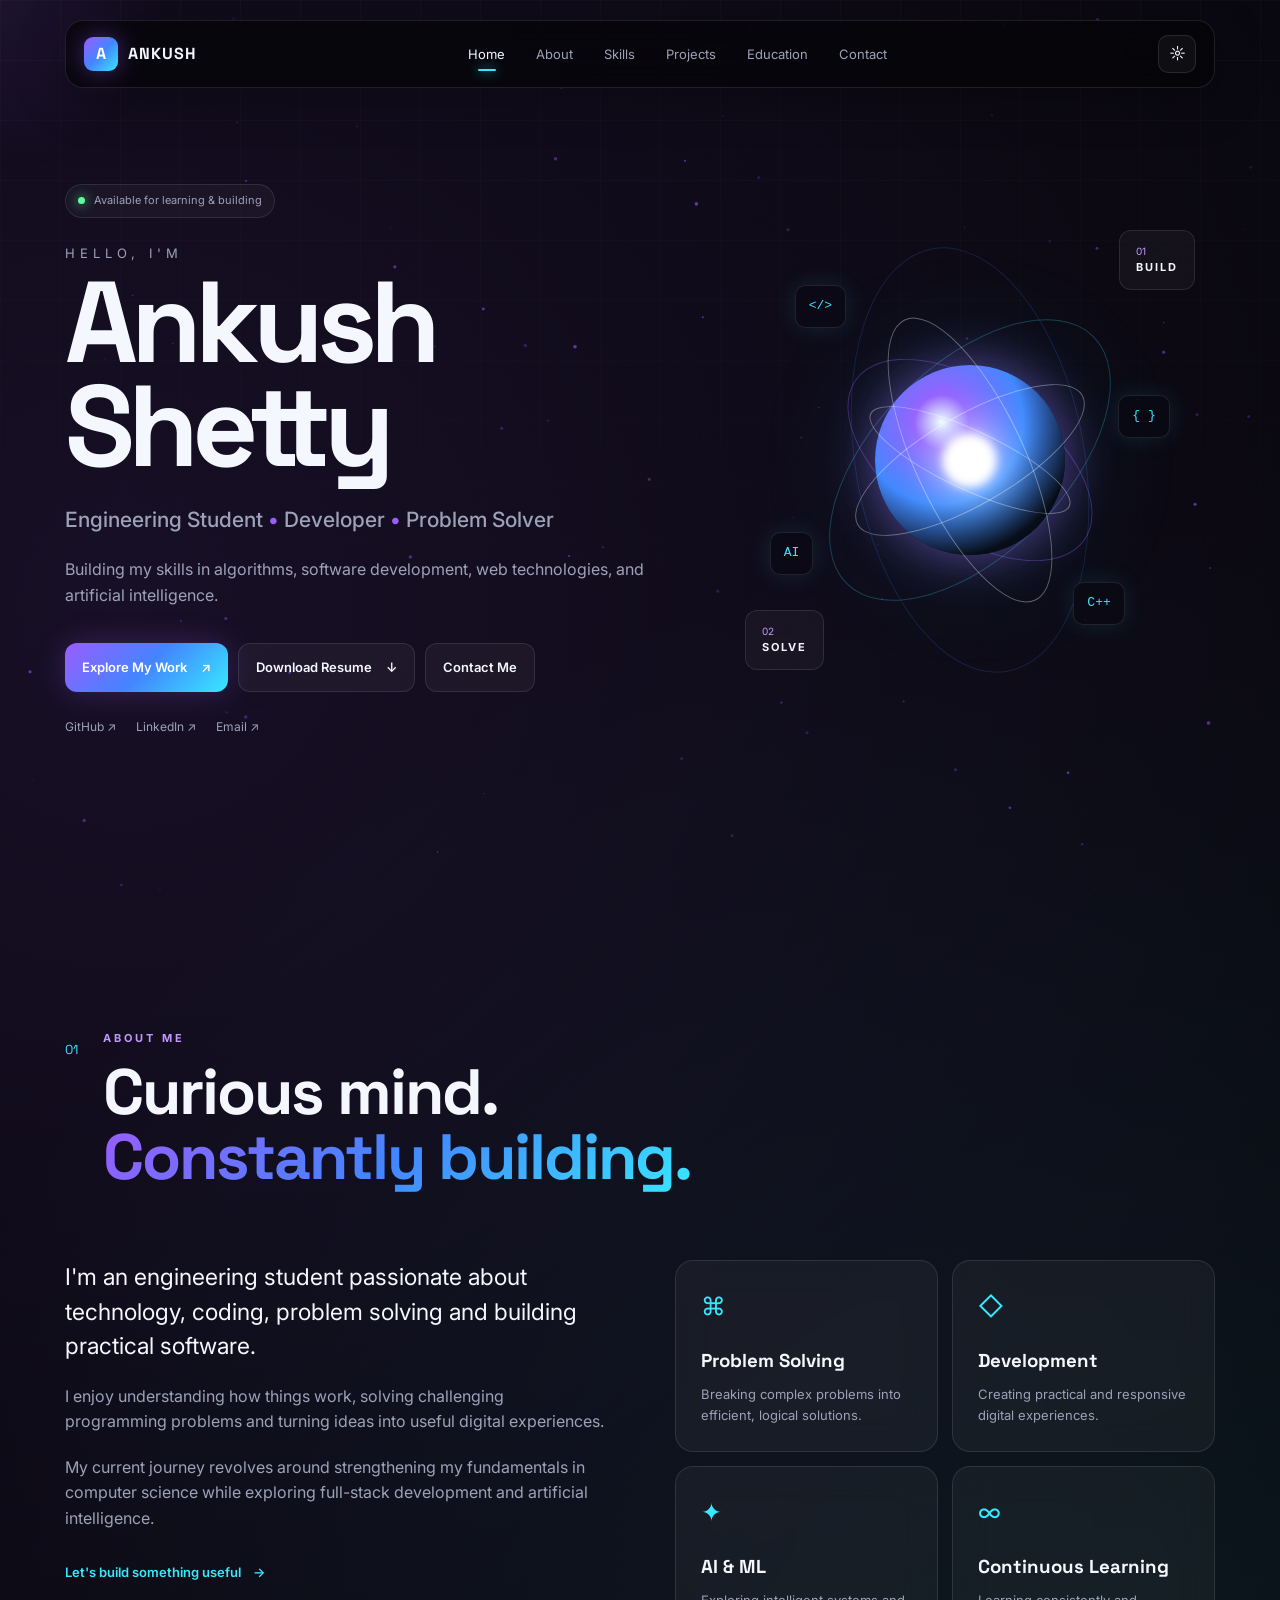
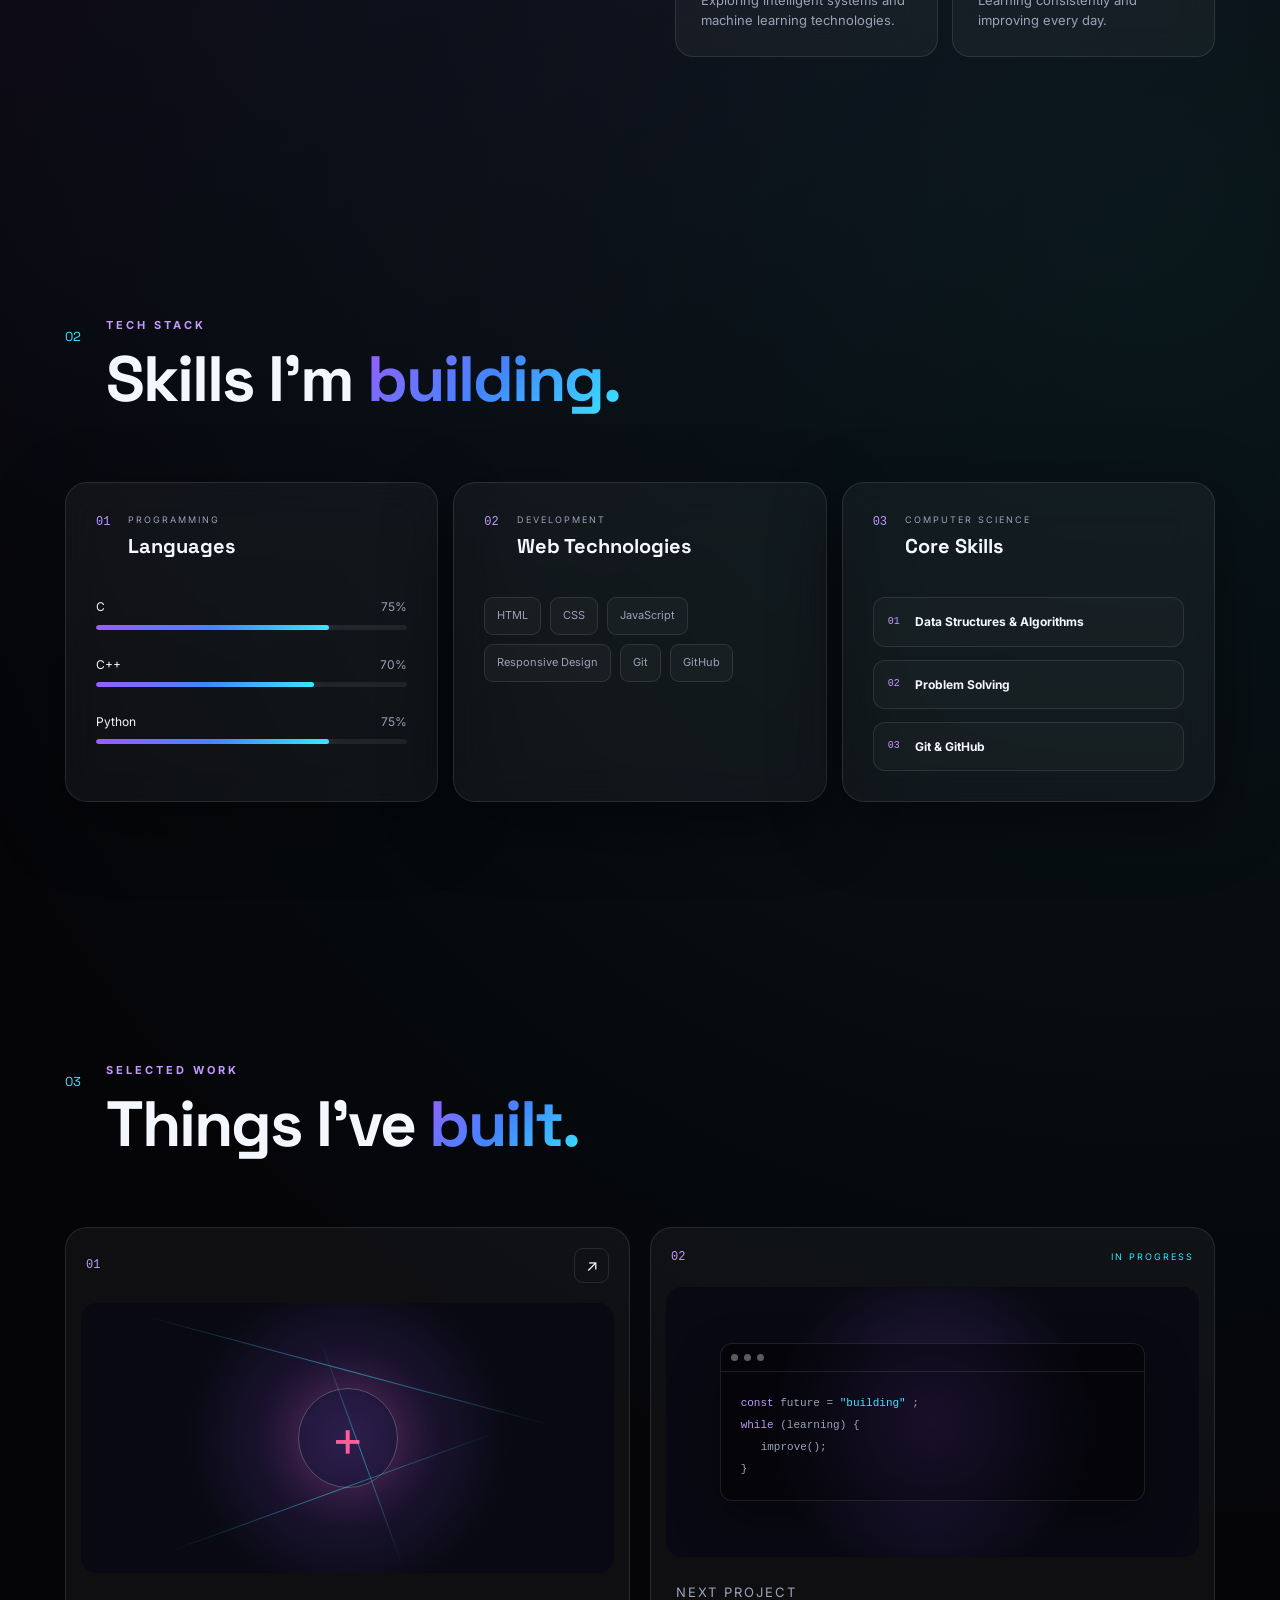
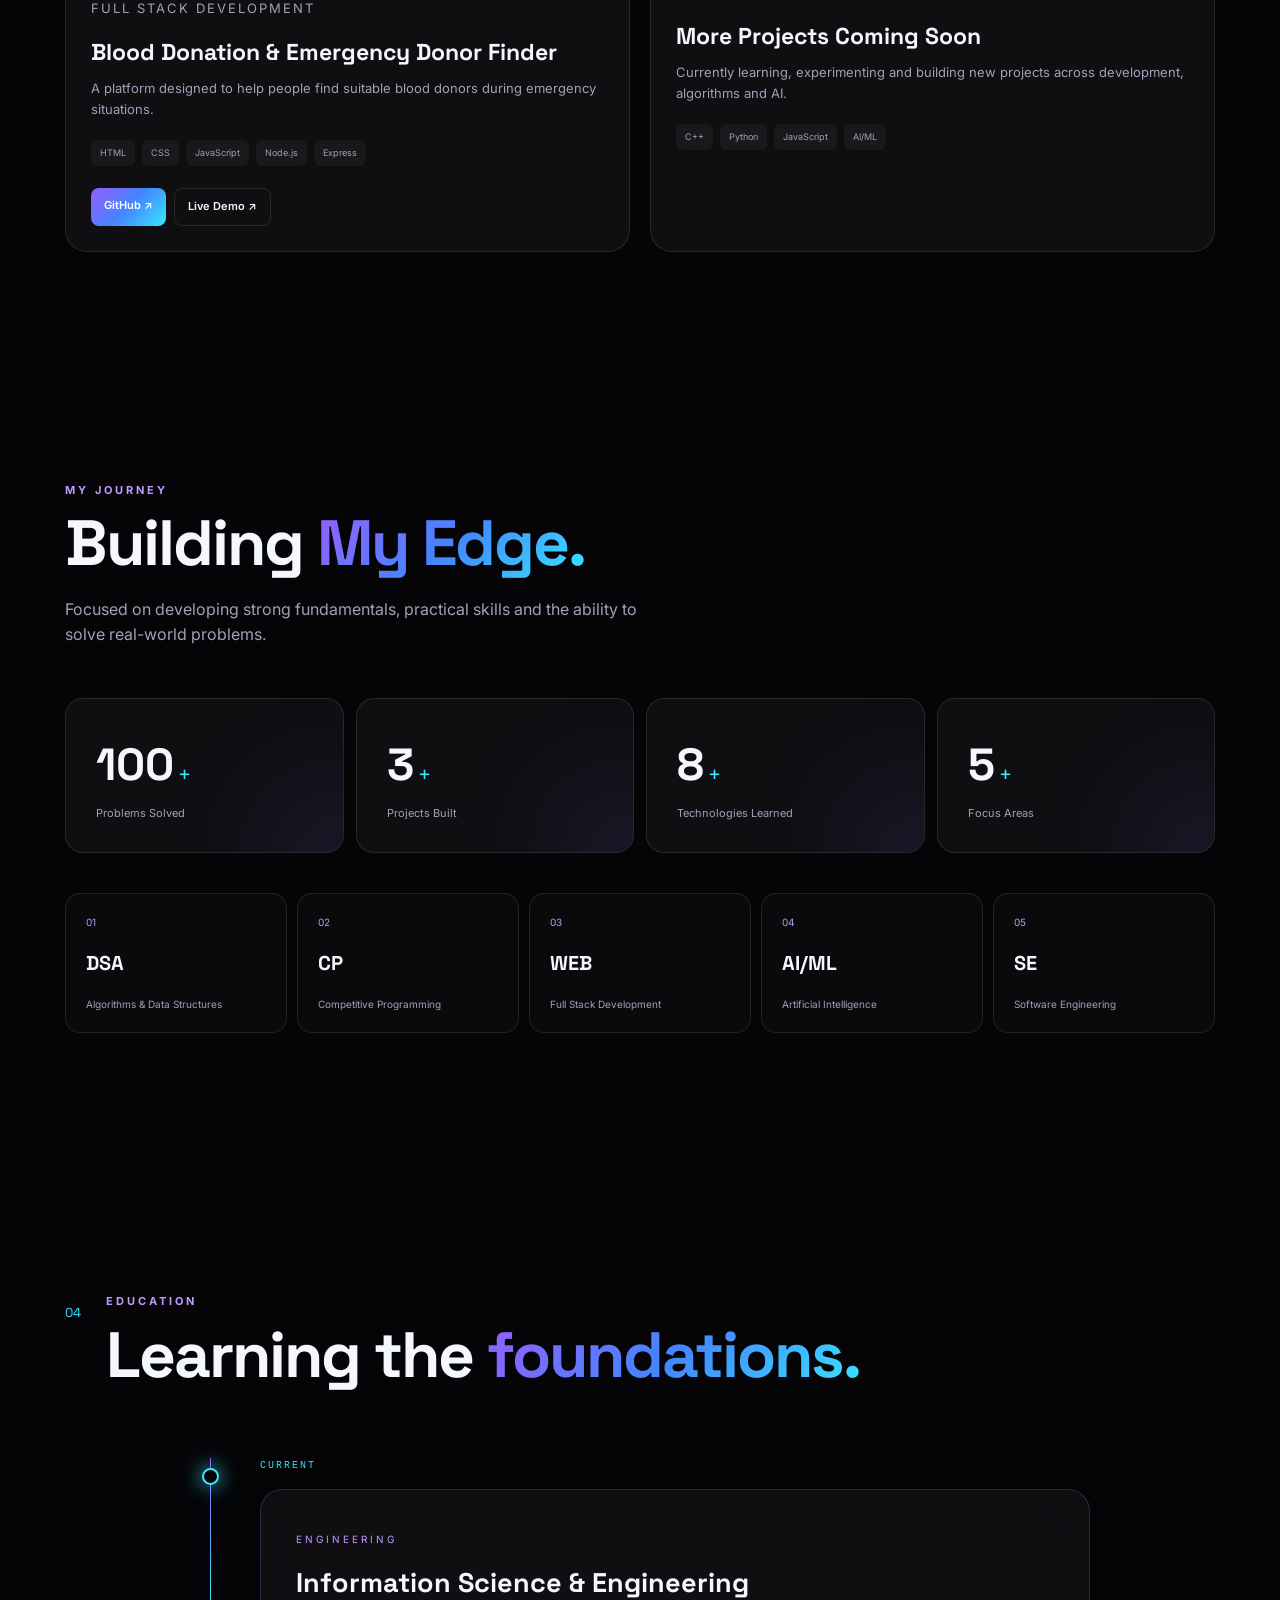
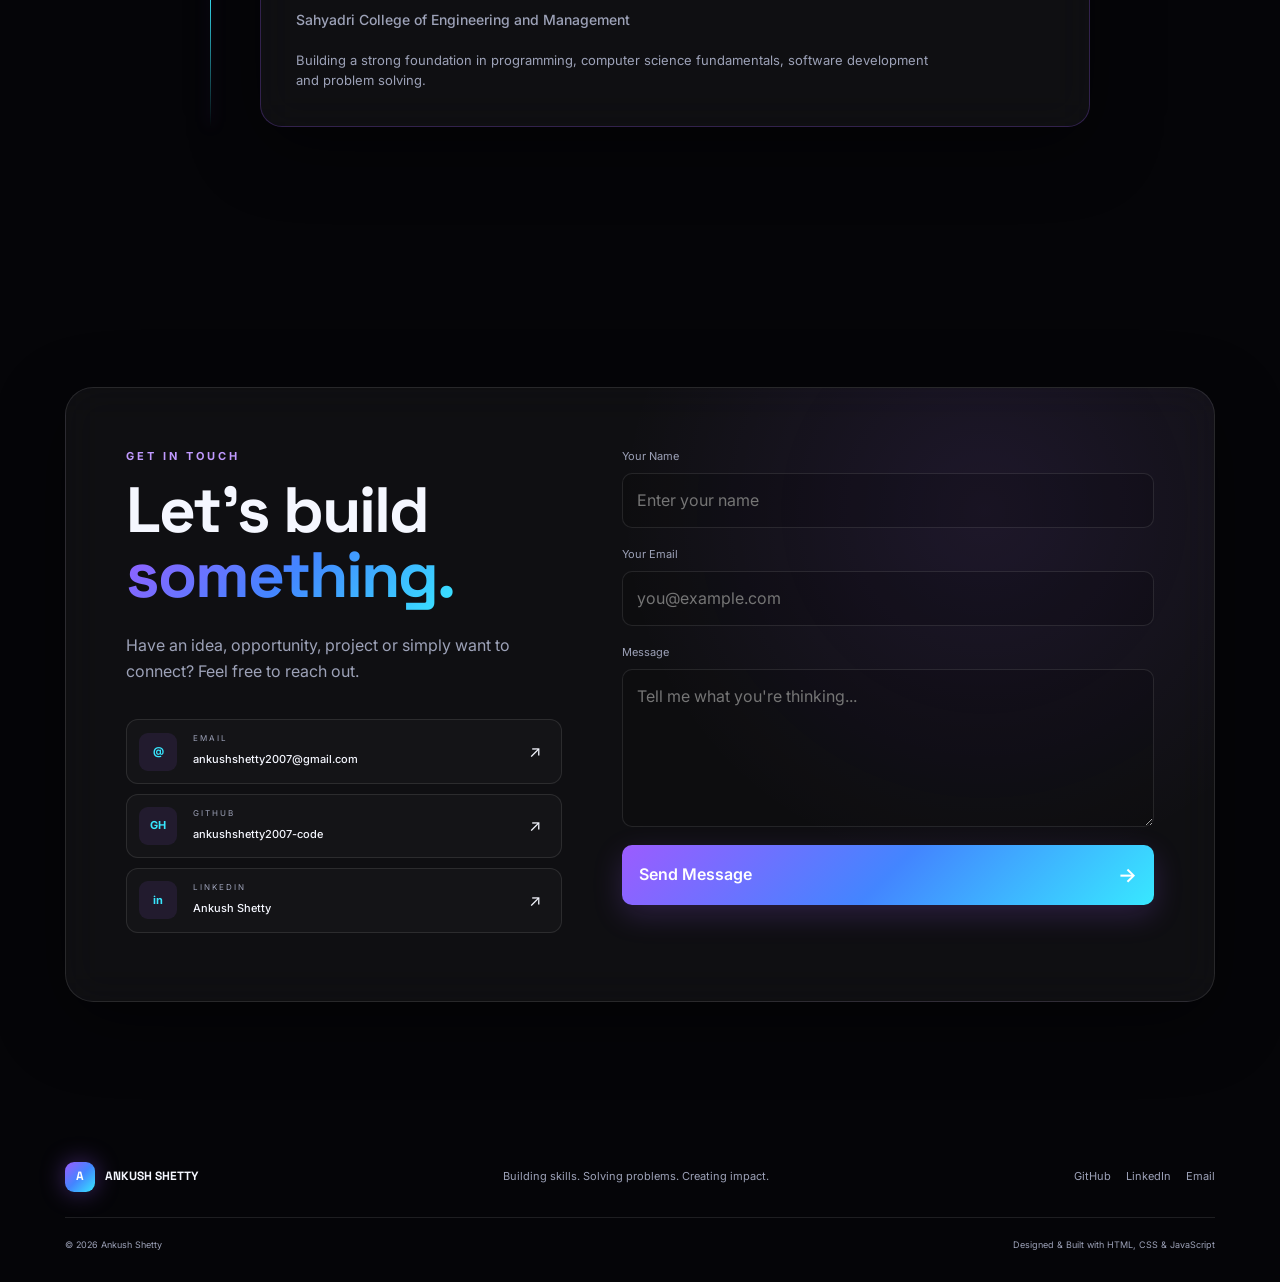
==== DAY 2/index.html @ 2a32f9eb "Portfolio Website" ====
<!DOCTYPE html>
<html lang="en">
<head>
    <meta charset="UTF-8">
    <meta name="viewport" content="width=device-width, initial-scale=1.0">

    <meta name="description"
          content="Ankush Shetty - Engineering Student, Developer and Problem Solver">

    <title>Ankush Shetty | Developer Portfolio</title>

    <link rel="preconnect" href="https://fonts.googleapis.com">
    <link rel="preconnect" href="https://fonts.gstatic.com" crossorigin>

    <link href="https://fonts.googleapis.com/css2?family=Inter:wght@400;500;600;700;800&family=Space+Grotesk:wght@400;500;600;700&display=swap"
          rel="stylesheet">

    <link rel="stylesheet" href="style.css">
</head>

<body>

    <!-- Background -->
    <div class="grid-background"></div>
    <canvas id="particles"></canvas>

    <!-- Cursor glow -->
    <div class="cursor-glow"></div>

    <!-- ================= NAVBAR ================= -->

    <header class="navbar">

        <a href="#home" class="logo">
            <span>A</span>
            <strong>ANKUSH</strong>
        </a>

        <nav class="nav-links" id="navLinks">
            <a href="#home" class="nav-link active">Home</a>
            <a href="#about" class="nav-link">About</a>
            <a href="#skills" class="nav-link">Skills</a>
            <a href="#projects" class="nav-link">Projects</a>
            <a href="#education" class="nav-link">Education</a>
            <a href="#contact" class="nav-link">Contact</a>
        </nav>

        <div class="nav-actions">

            <button class="theme-btn" id="themeBtn" aria-label="Toggle theme">
                ☼
            </button>

            <button class="menu-btn" id="menuBtn" aria-label="Open menu">
                <span></span>
                <span></span>
                <span></span>
            </button>

        </div>

    </header>


    <!-- ================= HERO ================= -->

    <main>

        <section class="hero section" id="home">

            <div class="hero-content reveal">

                <div class="status-pill">
                    <span class="status-dot"></span>
                    Available for learning & building
                </div>

                <p class="hero-small">
                    HELLO, I'M
                </p>

                <h1>
                    Ankush
                    <span>Shetty</span>
                </h1>

                <h2>
                    Engineering Student
                    <span>•</span>
                    Developer
                    <span>•</span>
                    Problem Solver
                </h2>

                <p class="hero-description">
                    Building my skills in algorithms, software development,
                    web technologies, and artificial intelligence.
                </p>

                <div class="hero-buttons">

                    <a href="#projects" class="btn btn-primary">
                        <span>Explore My Work</span>
                        <span>↗</span>
                    </a>

                    <a href="https://drive.google.com/file/d/12csNUqJAVs1GkfTPx9XOkmZGOkB3J48S/view?usp=sharing"
                       class="btn btn-secondary"
                       download>
                        <span>Download Resume</span>
                        <span>↓</span>
                    </a>

                    <a href="#contact" class="btn btn-ghost">
                        Contact Me
                    </a>

                </div>

                <div class="hero-socials">

                    <a href="https://github.com/ankushshetty2007-code"
                       target="_blank"
                       rel="noopener noreferrer">
                        GitHub ↗
                    </a>

                    <a href="https://in.linkedin.com/in/ankush-shetty-556a13384"
                       target="_blank"
                       rel="noopener noreferrer">
                        LinkedIn ↗
                    </a>

                    <a href="mailto:ankushshetty2007@gmail.com">
                        Email ↗
                    </a>

                </div>

            </div>


            <!-- Futuristic Visual -->

            <div class="hero-visual reveal">

                <div class="orbital-system">

                    <div class="orbit orbit-one"></div>
                    <div class="orbit orbit-two"></div>
                    <div class="orbit orbit-three"></div>

                    <div class="energy-orb">

                        <div class="orb-core"></div>

                        <div class="orb-ring ring-one"></div>
                        <div class="orb-ring ring-two"></div>
                        <div class="orb-ring ring-three"></div>

                    </div>

                    <div class="floating-code code-one">
                        &lt;/&gt;
                    </div>

                    <div class="floating-code code-two">
                        { }
                    </div>

                    <div class="floating-code code-three">
                        AI
                    </div>

                    <div class="floating-code code-four">
                        C++
                    </div>

                </div>

                <div class="visual-card visual-card-one">
                    <span>01</span>
                    <p>BUILD</p>
                </div>

                <div class="visual-card visual-card-two">
                    <span>02</span>
                    <p>SOLVE</p>
                </div>

            </div>

        </section>


        <!-- ================= ABOUT ================= -->

        <section class="section about-section" id="about">

            <div class="section-heading reveal">

                <span class="section-number">01</span>

                <div>
                    <p class="eyebrow">ABOUT ME</p>
                    <h2>Curious mind.<br><span>Constantly building.</span></h2>
                </div>

            </div>


            <div class="about-grid">

                <div class="about-text reveal">

                    <p class="large-text">
                        I'm an engineering student passionate about
                        technology, coding, problem solving and building
                        practical software.
                    </p>

                    <p>
                        I enjoy understanding how things work, solving
                        challenging programming problems and turning ideas
                        into useful digital experiences.
                    </p>

                    <p>
                        My current journey revolves around strengthening
                        my fundamentals in computer science while exploring
                        full-stack development and artificial intelligence.
                    </p>

                    <a href="#contact" class="text-link">
                        Let's build something useful
                        <span>→</span>
                    </a>

                </div>


                <div class="about-cards reveal">

                    <div class="glass-card">
                        <span class="card-icon">⌘</span>
                        <h3>Problem Solving</h3>
                        <p>
                            Breaking complex problems into efficient,
                            logical solutions.
                        </p>
                    </div>

                    <div class="glass-card">
                        <span class="card-icon">◇</span>
                        <h3>Development</h3>
                        <p>
                            Creating practical and responsive digital
                            experiences.
                        </p>
                    </div>

                    <div class="glass-card">
                        <span class="card-icon">✦</span>
                        <h3>AI & ML</h3>
                        <p>
                            Exploring intelligent systems and
                            machine learning technologies.
                        </p>
                    </div>

                    <div class="glass-card">
                        <span class="card-icon">∞</span>
                        <h3>Continuous Learning</h3>
                        <p>
                            Learning consistently and improving every day.
                        </p>
                    </div>

                </div>

            </div>

        </section>


        <!-- ================= SKILLS ================= -->

        <section class="section skills-section" id="skills">

            <div class="section-heading reveal">

                <span class="section-number">02</span>

                <div>
                    <p class="eyebrow">TECH STACK</p>
                    <h2>Skills I'm <span>building.</span></h2>
                </div>

            </div>


            <div class="skills-grid">

                <!-- Programming -->

                <div class="skill-panel glass-panel reveal">

                    <div class="skill-panel-header">
                        <span class="skill-number">01</span>

                        <div>
                            <p>PROGRAMMING</p>
                            <h3>Languages</h3>
                        </div>
                    </div>

                    <div class="skill-item">

                        <div class="skill-info">
                            <span>C</span>
                            <span>75%</span>
                        </div>

                        <div class="skill-bar">
                            <span style="width:75%"></span>
                        </div>

                    </div>

                    <div class="skill-item">

                        <div class="skill-info">
                            <span>C++</span>
                            <span>70%</span>
                        </div>

                        <div class="skill-bar">
                            <span style="width:70%"></span>
                        </div>

                    </div>

                    <div class="skill-item">

                        <div class="skill-info">
                            <span>Python</span>
                            <span>75%</span>
                        </div>

                        <div class="skill-bar">
                            <span style="width:75%"></span>
                        </div>

                    </div>

                </div>


                <!-- Development -->

                <div class="skill-panel glass-panel reveal">

                    <div class="skill-panel-header">
                        <span class="skill-number">02</span>

                        <div>
                            <p>DEVELOPMENT</p>
                            <h3>Web Technologies</h3>
                        </div>
                    </div>

                    <div class="tech-cloud">

                        <div class="tech-chip">HTML</div>
                        <div class="tech-chip">CSS</div>
                        <div class="tech-chip">JavaScript</div>
                        <div class="tech-chip">Responsive Design</div>
                        <div class="tech-chip">Git</div>
                        <div class="tech-chip">GitHub</div>

                    </div>

                </div>


                <!-- CS -->

                <div class="skill-panel glass-panel reveal">

                    <div class="skill-panel-header">
                        <span class="skill-number">03</span>

                        <div>
                            <p>COMPUTER SCIENCE</p>
                            <h3>Core Skills</h3>
                        </div>
                    </div>

                    <div class="core-skills">

                        <div class="core-skill">
                            <span>01</span>
                            <strong>Data Structures & Algorithms</strong>
                        </div>

                        <div class="core-skill">
                            <span>02</span>
                            <strong>Problem Solving</strong>
                        </div>

                        <div class="core-skill">
                            <span>03</span>
                            <strong>Git & GitHub</strong>
                        </div>

                    </div>

                </div>

            </div>

        </section>


        <!-- ================= PROJECTS ================= -->

        <section class="section projects-section" id="projects">

            <div class="section-heading reveal">

                <span class="section-number">03</span>

                <div>
                    <p class="eyebrow">SELECTED WORK</p>
                    <h2>Things I've <span>built.</span></h2>
                </div>

            </div>


            <div class="projects-grid">

                <!-- Project -->

                <article class="project-card tilt-card reveal">

                    <div class="project-top">

                        <span class="project-index">01</span>

                        <div class="project-links">

                            <a href="https://github.com/ankushshetty2007-code"
                               target="_blank"
                               rel="noopener noreferrer"
                               aria-label="GitHub">
                                ↗
                            </a>

                        </div>

                    </div>


                    <div class="project-visual blood-project">

                        <div class="blood-symbol">
                            +
                        </div>

                        <div class="data-line line-one"></div>
                        <div class="data-line line-two"></div>
                        <div class="data-line line-three"></div>

                    </div>


                    <div class="project-content">

                        <p class="project-category">
                            FULL STACK DEVELOPMENT
                        </p>

                        <h3>
                            Blood Donation & Emergency Donor Finder
                        </h3>

                        <p>
                            A platform designed to help people find
                            suitable blood donors during emergency
                            situations.
                        </p>

                        <div class="project-tech">

                            <span>HTML</span>
                            <span>CSS</span>
                            <span>JavaScript</span>
                            <span>Node.js</span>
                            <span>Express</span>

                        </div>

                        <div class="project-buttons">

                            <a href="https://github.com/ankushshetty2007-code"
                               target="_blank"
                               rel="noopener noreferrer"
                               class="project-btn">
                                GitHub ↗
                            </a>

                            <a href="#contact"
                               class="project-btn outline">
                                Live Demo ↗
                            </a>

                        </div>

                    </div>

                </article>


                <!-- Placeholder project -->

                <article class="project-card tilt-card reveal">

                    <div class="project-top">

                        <span class="project-index">02</span>

                        <span class="coming-soon">
                            IN PROGRESS
                        </span>

                    </div>


                    <div class="project-visual code-project">

                        <div class="terminal-window">

                            <div class="terminal-header">
                                <span></span>
                                <span></span>
                                <span></span>
                            </div>

                            <div class="terminal-body">

                                <p>
                                    <span class="terminal-purple">const</span>
                                    future =
                                    <span class="terminal-cyan">
                                        "building"
                                    </span>;
                                </p>

                                <p>
                                    <span class="terminal-purple">while</span>
                                    (learning) {
                                </p>

                                <p class="indent">
                                    improve();
                                </p>

                                <p>
                                    }
                                </p>

                            </div>

                        </div>

                    </div>


                    <div class="project-content">

                        <p class="project-category">
                            NEXT PROJECT
                        </p>

                        <h3>
                            More Projects Coming Soon
                        </h3>

                        <p>
                            Currently learning, experimenting and
                            building new projects across development,
                            algorithms and AI.
                        </p>

                        <div class="project-tech">

                            <span>C++</span>
                            <span>Python</span>
                            <span>JavaScript</span>
                            <span>AI/ML</span>

                        </div>

                    </div>

                </article>

            </div>

        </section>


        <!-- ================= BUILDING MY EDGE ================= -->

        <section class="section edge-section" id="journey">

            <div class="edge-header reveal">

                <p class="eyebrow">MY JOURNEY</p>

                <h2>
                    Building
                    <span>My Edge.</span>
                </h2>

                <p>
                    Focused on developing strong fundamentals,
                    practical skills and the ability to solve
                    real-world problems.
                </p>

            </div>


            <div class="stats-grid reveal">

                <div class="stat-card">
                    <span class="stat-number" data-target="100">0</span>
                    <span class="stat-plus">+</span>
                    <p>Problems Solved</p>
                </div>

                <div class="stat-card">
                    <span class="stat-number" data-target="3">0</span>
                    <span class="stat-plus">+</span>
                    <p>Projects Built</p>
                </div>

                <div class="stat-card">
                    <span class="stat-number" data-target="8">0</span>
                    <span class="stat-plus">+</span>
                    <p>Technologies Learned</p>
                </div>

                <div class="stat-card">
                    <span class="stat-number" data-target="5">0</span>
                    <span class="stat-plus">+</span>
                    <p>Focus Areas</p>
                </div>

            </div>


            <div class="focus-grid reveal">

                <div class="focus-item">
                    <span>01</span>
                    <strong>DSA</strong>
                    <small>Algorithms & Data Structures</small>
                </div>

                <div class="focus-item">
                    <span>02</span>
                    <strong>CP</strong>
                    <small>Competitive Programming</small>
                </div>

                <div class="focus-item">
                    <span>03</span>
                    <strong>WEB</strong>
                    <small>Full Stack Development</small>
                </div>

                <div class="focus-item">
                    <span>04</span>
                    <strong>AI/ML</strong>
                    <small>Artificial Intelligence</small>
                </div>

                <div class="focus-item">
                    <span>05</span>
                    <strong>SE</strong>
                    <small>Software Engineering</small>
                </div>

            </div>

        </section>


        <!-- ================= EDUCATION ================= -->

        <section class="section education-section" id="education">

            <div class="section-heading reveal">

                <span class="section-number">04</span>

                <div>
                    <p class="eyebrow">EDUCATION</p>
                    <h2>Learning the <span>foundations.</span></h2>
                </div>

            </div>


            <div class="timeline">

                <div class="timeline-line"></div>

                <div class="timeline-item reveal">

                    <div class="timeline-dot"></div>

                    <div class="timeline-date">
                        CURRENT
                    </div>

                    <div class="timeline-card glass-panel">

                        <span class="education-label">
                            ENGINEERING
                        </span>

                        <h3>
                            Information Science & Engineering
                        </h3>

                        <h4>
                            Sahyadri College of Engineering and Management
                        </h4>

                        <p>
                            Building a strong foundation in programming,
                            computer science fundamentals, software
                            development and problem solving.
                        </p>

                    </div>

                </div>

            </div>

        </section>


        <!-- ================= CONTACT ================= -->

        <section class="section contact-section" id="contact">

            <div class="contact-container reveal">

                <div class="contact-info">

                    <p class="eyebrow">GET IN TOUCH</p>

                    <h2>
                        Let's build
                        <span>something.</span>
                    </h2>

                    <p>
                        Have an idea, opportunity, project or simply
                        want to connect? Feel free to reach out.
                    </p>


                    <div class="contact-links">

                        <a href="mailto:ankushshetty2007@gmail.com">

                            <span class="contact-icon">@</span>

                            <div>
                                <small>EMAIL</small>
                                <strong>
                                    ankushshetty2007@gmail.com
                                </strong>
                            </div>

                            <span>↗</span>

                        </a>


                        <a href="https://github.com/ankushshetty2007-code"
                           target="_blank"
                           rel="noopener noreferrer">

                            <span class="contact-icon">GH</span>

                            <div>
                                <small>GITHUB</small>
                                <strong>
                                    ankushshetty2007-code
                                </strong>
                            </div>

                            <span>↗</span>

                        </a>


                        <a href="https://in.linkedin.com/in/ankush-shetty-556a13384"
                           target="_blank"
                           rel="noopener noreferrer">

                            <span class="contact-icon">in</span>

                            <div>
                                <small>LINKEDIN</small>
                                <strong>
                                    Ankush Shetty
                                </strong>
                            </div>

                            <span>↗</span>

                        </a>

                    </div>

                </div>


                <form class="contact-form" id="contactForm">

                    <div class="form-group">

                        <label for="name">
                            Your Name
                        </label>

                        <input
                            type="text"
                            id="name"
                            placeholder="Enter your name"
                            required
                        >

                    </div>


                    <div class="form-group">

                        <label for="email">
                            Your Email
                        </label>

                        <input
                            type="email"
                            id="email"
                            placeholder="you@example.com"
                            required
                        >

                    </div>


                    <div class="form-group">

                        <label for="message">
                            Message
                        </label>

                        <textarea
                            id="message"
                            rows="5"
                            placeholder="Tell me what you're thinking..."
                            required
                        ></textarea>

                    </div>


                    <button type="submit" class="submit-btn">

                        <span>Send Message</span>

                        <span class="submit-arrow">
                            →
                        </span>

                    </button>

                    <p id="formMessage" class="form-message"></p>

                </form>

            </div>

        </section>

    </main>


    <!-- ================= FOOTER ================= -->

    <footer>

        <div class="footer-inner">

            <div class="footer-logo">
                <span>A</span>
                ANKUSH SHETTY
            </div>

            <p>
                Building skills. Solving problems. Creating impact.
            </p>

            <div class="footer-socials">

                <a href="https://github.com/ankushshetty2007-code"
                   target="_blank"
                   rel="noopener noreferrer">
                    GitHub
                </a>

                <a href="https://in.linkedin.com/in/ankush-shetty-556a13384"
                   target="_blank"
                   rel="noopener noreferrer">
                    LinkedIn
                </a>

                <a href="mailto:ankushshetty2007@gmail.com">
                    Email
                </a>

            </div>

        </div>

        <div class="footer-bottom">

            <span>
                © 2026 Ankush Shetty
            </span>

            <span>
                Designed & Built with HTML, CSS & JavaScript
            </span>

        </div>

    </footer>


    <script src="script.js"></script>

</body>
</html>
---- DAY 2/style.css ----
/* =====================================================
   ANKUSH SHETTY PORTFOLIO
   Futuristic / Neon / Glassmorphism
===================================================== */

:root {

    --bg: #050508;
    --bg-soft: #090a12;

    --text: #f5f7ff;
    --text-soft: #9da2b8;

    --purple: #9b5cff;
    --purple-light: #c09aff;

    --cyan: #38e8ff;
    --blue: #4385ff;

    --border: rgba(255,255,255,0.10);
    --glass: rgba(255,255,255,0.045);

    --shadow:
        0 20px 70px rgba(0,0,0,0.45);

    --gradient:
        linear-gradient(
            135deg,
            #9b5cff,
            #4385ff,
            #38e8ff
        );

    --radius: 22px;
}


/* =====================================================
   RESET
===================================================== */

* {
    margin: 0;
    padding: 0;
    box-sizing: border-box;
}

html {
    scroll-behavior: smooth;
}

body {

    font-family: "Inter", sans-serif;

    background:
        radial-gradient(
            circle at 10% 10%,
            rgba(155,92,255,0.12),
            transparent 30%
        ),
        radial-gradient(
            circle at 90% 30%,
            rgba(56,232,255,0.08),
            transparent 30%
        ),
        var(--bg);

    color: var(--text);

    overflow-x: hidden;

    line-height: 1.6;
}

body.light {

    --bg: #eef1f8;
    --bg-soft: #ffffff;

    --text: #10131d;
    --text-soft: #5c6274;

    --border: rgba(0,0,0,0.10);
    --glass: rgba(255,255,255,0.65);

    background:
        radial-gradient(
            circle at 10% 10%,
            rgba(155,92,255,0.15),
            transparent 30%
        ),
        #eef1f8;
}

a {
    color: inherit;
    text-decoration: none;
}

button,
input,
textarea {
    font: inherit;
}

button {
    cursor: pointer;
}


/* =====================================================
   BACKGROUND
===================================================== */

.grid-background {

    position: fixed;

    inset: 0;

    z-index: -3;

    pointer-events: none;

    background-image:

        linear-gradient(
            rgba(255,255,255,0.025) 1px,
            transparent 1px
        ),

        linear-gradient(
            90deg,
            rgba(255,255,255,0.025) 1px,
            transparent 1px
        );

    background-size: 60px 60px;

    mask-image:
        linear-gradient(
            to bottom,
            black,
            transparent 85%
        );
}

#particles {

    position: fixed;

    inset: 0;

    z-index: -2;

    pointer-events: none;
}

.cursor-glow {

    position: fixed;

    width: 350px;
    height: 350px;

    border-radius: 50%;

    pointer-events: none;

    background:
        radial-gradient(
            circle,
            rgba(155,92,255,0.09),
            transparent 70%
        );

    transform: translate(-50%, -50%);

    z-index: -1;
}


/* =====================================================
   NAVBAR
===================================================== */

.navbar {

    position: fixed;

    top: 20px;
    left: 50%;

    transform: translateX(-50%);

    width: min(1150px, calc(100% - 40px));

    display: flex;

    align-items: center;
    justify-content: space-between;

    padding: 14px 18px;

    border: 1px solid var(--border);

    background: rgba(5,5,8,0.72);

    backdrop-filter: blur(20px);

    border-radius: 18px;

    z-index: 1000;

    box-shadow:
        0 10px 50px rgba(0,0,0,0.25);
}

.logo {

    display: flex;

    align-items: center;

    gap: 10px;

    font-family: "Space Grotesk", sans-serif;

    letter-spacing: 1px;
}

.logo span,
.footer-logo span {

    width: 34px;
    height: 34px;

    display: grid;

    place-items: center;

    border-radius: 9px;

    background: var(--gradient);

    color: white;

    font-weight: 800;

    box-shadow:
        0 0 25px rgba(155,92,255,0.4);
}

.nav-links {

    display: flex;

    gap: 7px;
}

.nav-link {

    position: relative;

    padding: 8px 12px;

    font-size: 13px;

    color: var(--text-soft);

    transition: 0.3s ease;
}

.nav-link:hover,
.nav-link.active {

    color: var(--text);
}

.nav-link.active::after {

    content: "";

    position: absolute;

    left: 50%;
    bottom: 1px;

    transform: translateX(-50%);

    width: 18px;
    height: 2px;

    border-radius: 10px;

    background: var(--cyan);

    box-shadow:
        0 0 12px var(--cyan);
}

.nav-actions {

    display: flex;

    align-items: center;

    gap: 8px;
}

.theme-btn,
.menu-btn {

    width: 38px;
    height: 38px;

    border: 1px solid var(--border);

    border-radius: 10px;

    background: var(--glass);

    color: var(--text);

    display: grid;

    place-items: center;

    transition: 0.3s;
}

.theme-btn:hover {

    border-color: var(--purple);

    transform: rotate(20deg);
}

.menu-btn {
    display: none;
}

.menu-btn span {

    display: block;

    width: 19px;
    height: 2px;

    background: currentColor;

    margin: 3px;
}


/* =====================================================
   COMMON
===================================================== */

.section {

    width: min(1150px, calc(100% - 40px));

    margin: auto;

    padding: 130px 0;
}

.section-heading {

    display: flex;

    gap: 25px;

    margin-bottom: 70px;
}

.section-number {

    color: var(--cyan);

    font-family: "Space Grotesk", sans-serif;

    font-size: 13px;

    padding-top: 10px;
}

.eyebrow {

    color: var(--purple-light);

    font-size: 11px;

    letter-spacing: 3px;

    font-weight: 700;

    margin-bottom: 12px;
}

.section-heading h2,
.edge-header h2,
.contact-info h2 {

    font-family: "Space Grotesk", sans-serif;

    font-size: clamp(38px, 5vw, 65px);

    line-height: 1.02;

    letter-spacing: -2px;
}

.section-heading h2 span,
.edge-header h2 span,
.contact-info h2 span{
    background-clip: text;
-webkit-background-clip: text;
color: transparent;
}

.glass-panel {

    border: 1px solid var(--border);

    background: var(--glass);

    backdrop-filter: blur(20px);

    border-radius: var(--radius);

    box-shadow: var(--shadow);
}


/* =====================================================
   HERO
===================================================== */

.hero {

    min-height: 100vh;

    display: grid;

    grid-template-columns: 1.1fr 0.9fr;

    align-items: center;

    gap: 60px;

    padding-top: 150px;
}

.status-pill {

    display: inline-flex;

    align-items: center;

    gap: 9px;

    padding: 7px 12px;

    border: 1px solid var(--border);

    border-radius: 100px;

    color: var(--text-soft);

    font-size: 11px;

    margin-bottom: 25px;

    background: rgba(255,255,255,0.035);
}

.status-dot {

    width: 7px;
    height: 7px;

    border-radius: 50%;

    background: #5cff9b;

    box-shadow:
        0 0 12px #5cff9b;

    animation: pulse 1.5s infinite;
}

.hero-small {

    font-size: 13px;

    letter-spacing: 5px;

    color: var(--text-soft);

    margin-bottom: 8px;
}

.hero h1 {

    font-family: "Space Grotesk", sans-serif;

    font-size: clamp(65px, 9vw, 115px);

    line-height: 0.9;

    letter-spacing: -7px;

    margin-bottom: 25px;
}

.section-heading h2 span,
.edge-header h2 span,
.contact-info h2 span {
    background: var(--gradient);

    background-clip: text;
    -webkit-background-clip: text;

    color: transparent;
    -webkit-text-fill-color: transparent;
}
.hero h2 {

    font-size: clamp(16px, 2vw, 21px);

    font-weight: 500;

    color: var(--text-soft);

    margin-bottom: 20px;
}

.hero h2 span {

    color: var(--purple);
}

.hero-description {

    max-width: 580px;

    color: var(--text-soft);

    font-size: 16px;

    margin-bottom: 35px;
}

.hero-buttons {

    display: flex;

    flex-wrap: wrap;

    gap: 10px;

    margin-bottom: 25px;
}

.btn {

    display: inline-flex;

    align-items: center;

    gap: 14px;

    padding: 13px 17px;

    border-radius: 12px;

    font-size: 13px;

    font-weight: 600;

    transition:
        transform 0.3s,
        box-shadow 0.3s,
        border 0.3s;
}

.btn:hover {

    transform: translateY(-4px);
}

.btn-primary {

    color: white;

    background: var(--gradient);

    box-shadow:
        0 0 30px rgba(155,92,255,0.25);
}

.btn-primary:hover {

    box-shadow:
        0 0 45px rgba(155,92,255,0.5);
}

.btn-secondary,
.btn-ghost {

    border: 1px solid var(--border);

    background: var(--glass);

    color: var(--text);
}

.btn-secondary:hover,
.btn-ghost:hover {

    border-color: var(--purple);
}

.hero-socials {

    display: flex;

    gap: 20px;

    color: var(--text-soft);

    font-size: 12px;
}

.hero-socials a:hover {

    color: var(--cyan);
}


/* =====================================================
   HERO VISUAL
===================================================== */

.hero-visual {

    min-height: 560px;

    display: grid;

    place-items: center;

    position: relative;
}

.orbital-system {

    width: 430px;
    height: 430px;

    position: relative;

    display: grid;

    place-items: center;
}

.energy-orb {

    width: 190px;
    height: 190px;

    position: relative;

    display: grid;

    place-items: center;

    border-radius: 50%;

    background:
        radial-gradient(
            circle at 35% 30%,
            #ffffff,
            #9b5cff 15%,
            #4385ff 45%,
            #070712 75%
        );

    box-shadow:
        0 0 50px rgba(155,92,255,0.5),
        0 0 130px rgba(56,232,255,0.15);
}

.orb-core {

    width: 55px;
    height: 55px;

    border-radius: 50%;

    background: white;

    filter: blur(5px);

    box-shadow:
        0 0 45px white,
        0 0 100px var(--cyan);

    animation: corePulse 2s infinite alternate;
}

.orbit {

    position: absolute;

    border: 1px solid rgba(155,92,255,0.35);

    border-radius: 50%;
}

.orbit-one {

    width: 280px;
    height: 150px;

    transform: rotate(35deg);

    animation: rotateOrbit 7s linear infinite;
}

.orbit-two {

    width: 350px;
    height: 190px;

    transform: rotate(-45deg);

    border-color: rgba(56,232,255,0.25);

    animation: rotateOrbitReverse 9s linear infinite;
}

.orbit-three {

    width: 430px;
    height: 230px;

    transform: rotate(80deg);

    border-color: rgba(67,133,255,0.18);

    animation: rotateOrbit 13s linear infinite;
}

.orb-ring {

    position: absolute;

    border: 1px solid rgba(255,255,255,0.35);

    border-radius: 50%;
}

.ring-one {

    width: 220px;
    height: 60px;

    transform: rotate(25deg);

    animation: rotateOrbit 4s linear infinite;
}

.ring-two {

    width: 260px;
    height: 90px;

    transform: rotate(-30deg);

    animation: rotateOrbitReverse 6s linear infinite;
}

.ring-three {

    width: 310px;
    height: 110px;

    transform: rotate(65deg);

    animation: rotateOrbit 8s linear infinite;
}

.floating-code {

    position: absolute;

    padding: 10px 13px;

    border: 1px solid var(--border);

    border-radius: 10px;

    background: rgba(10,10,20,0.75);

    backdrop-filter: blur(12px);

    color: var(--cyan);

    font-family: monospace;

    font-size: 13px;

    box-shadow:
        0 0 25px rgba(56,232,255,0.12);

    animation: float 3s ease-in-out infinite;
}

.code-one {
    top: 40px;
    left: 40px;
}

.code-two {
    right: 15px;
    top: 150px;
    animation-delay: 0.8s;
}

.code-three {
    left: 15px;
    bottom: 100px;
    animation-delay: 1.4s;
}

.code-four {
    right: 60px;
    bottom: 50px;
    animation-delay: 2s;
}

.visual-card {

    position: absolute;

    padding: 12px 16px;

    border: 1px solid var(--border);

    background: rgba(255,255,255,0.04);

    backdrop-filter: blur(15px);

    border-radius: 12px;

    animation: float 4s ease-in-out infinite;
}

.visual-card span {

    display: block;

    font-size: 10px;

    color: var(--purple-light);
}

.visual-card p {

    font-size: 11px;

    font-weight: 700;

    letter-spacing: 2px;
}

.visual-card-one {

    top: 50px;
    right: 20px;
}

.visual-card-two {

    bottom: 70px;
    left: 20px;

    animation-delay: 1s;
}


/* =====================================================
   ABOUT
===================================================== */

.about-grid {

    display: grid;

    grid-template-columns: 1fr 1fr;

    gap: 70px;
}

.about-text p {

    color: var(--text-soft);

    margin-bottom: 20px;

    max-width: 600px;
}

.about-text .large-text {

    color: var(--text);

    font-size: 23px;

    line-height: 1.5;
}

.text-link {

    display: inline-flex;

    gap: 12px;

    margin-top: 10px;

    color: var(--cyan);

    font-size: 13px;

    font-weight: 600;
}

.text-link span {

    transition: 0.3s;
}

.text-link:hover span {

    transform: translateX(5px);
}

.about-cards {

    display: grid;

    grid-template-columns: 1fr 1fr;

    gap: 14px;
}

.glass-card {

    padding: 25px;

    border: 1px solid var(--border);

    border-radius: 18px;

    background: var(--glass);

    backdrop-filter: blur(18px);

    transition:
        transform 0.35s,
        border 0.35s,
        box-shadow 0.35s;
}

.glass-card:hover {

    transform: translateY(-7px);

    border-color: rgba(155,92,255,0.5);

    box-shadow:
        0 20px 50px rgba(0,0,0,0.25),
        0 0 25px rgba(155,92,255,0.08);
}

.card-icon {

    display: block;

    color: var(--cyan);

    font-size: 25px;

    margin-bottom: 20px;
}

.glass-card h3 {

    font-family: "Space Grotesk", sans-serif;

    margin-bottom: 8px;
}

.glass-card p {

    color: var(--text-soft);

    font-size: 13px;
}


/* =====================================================
   SKILLS
===================================================== */

.skills-grid {

    display: grid;

    grid-template-columns: repeat(3, 1fr);

    gap: 15px;
}

.skill-panel {

    padding: 30px;

    transition:
        transform 0.3s,
        border 0.3s;
}

.skill-panel:hover {

    transform: translateY(-6px);

    border-color: rgba(56,232,255,0.3);
}

.skill-panel-header {

    display: flex;

    gap: 18px;

    margin-bottom: 35px;
}

.skill-number {

    color: var(--purple-light);

    font-family: monospace;

    font-size: 12px;
}

.skill-panel-header p {

    color: var(--text-soft);

    font-size: 9px;

    letter-spacing: 2px;

    margin-bottom: 3px;
}

.skill-panel-header h3 {

    font-family: "Space Grotesk", sans-serif;

    font-size: 20px;
}

.skill-item {

    margin-bottom: 25px;
}

.skill-info {

    display: flex;

    justify-content: space-between;

    font-size: 12px;

    margin-bottom: 8px;
}

.skill-info span:last-child {

    color: var(--text-soft);
}

.skill-bar {

    height: 5px;

    background: rgba(255,255,255,0.07);

    border-radius: 10px;

    overflow: hidden;
}

.skill-bar span {

    display: block;

    height: 100%;

    background: var(--gradient);

    border-radius: inherit;

    box-shadow:
        0 0 15px rgba(155,92,255,0.5);
}

.tech-cloud {

    display: flex;

    flex-wrap: wrap;

    gap: 9px;
}

.tech-chip {

    padding: 9px 12px;

    border: 1px solid var(--border);

    border-radius: 9px;

    background: rgba(255,255,255,0.03);

    color: var(--text-soft);

    font-size: 11px;

    transition: 0.3s;
}

.tech-chip:hover {

    color: var(--cyan);

    border-color: var(--cyan);

    transform: translateY(-3px);
}

.core-skills {

    display: flex;

    flex-direction: column;

    gap: 13px;
}

.core-skill {

    display: flex;

    align-items: center;

    gap: 15px;

    padding: 14px;

    border: 1px solid var(--border);

    border-radius: 12px;

    background: rgba(255,255,255,0.025);
}

.core-skill span {

    color: var(--purple-light);

    font-size: 10px;

    font-family: monospace;
}

.core-skill strong {

    font-size: 12px;
}


/* =====================================================
   PROJECTS
===================================================== */

.projects-grid {

    display: grid;

    grid-template-columns: repeat(2, 1fr);

    gap: 20px;
}

.project-card {

    border: 1px solid var(--border);

    border-radius: 22px;

    background: var(--glass);

    overflow: hidden;

    transform-style: preserve-3d;

    transition:
        border 0.3s,
        box-shadow 0.3s;
}

.project-card:hover {

    border-color: rgba(155,92,255,0.45);

    box-shadow:
        0 30px 80px rgba(0,0,0,0.3),
        0 0 40px rgba(155,92,255,0.08);
}

.project-top {

    display: flex;

    justify-content: space-between;

    align-items: center;

    padding: 20px;
}

.project-index {

    color: var(--purple-light);

    font-family: monospace;

    font-size: 12px;
}

.project-links a {

    width: 35px;
    height: 35px;

    display: grid;

    place-items: center;

    border: 1px solid var(--border);

    border-radius: 9px;

    transition: 0.3s;
}

.project-links a:hover {

    border-color: var(--cyan);

    color: var(--cyan);

    transform: rotate(10deg);
}

.coming-soon {

    color: var(--cyan);

    font-size: 9px;

    letter-spacing: 2px;
}

.project-visual {

    height: 270px;

    margin: 0 15px;

    border-radius: 16px;

    position: relative;

    overflow: hidden;

    background:
        radial-gradient(
            circle at center,
            rgba(155,92,255,0.25),
            transparent 55%
        ),
        #080912;
}

.blood-project {

    display: grid;

    place-items: center;
}

.blood-symbol {

    width: 100px;
    height: 100px;

    display: grid;

    place-items: center;

    border: 1px solid rgba(255,255,255,0.25);

    border-radius: 50%;

    color: #ff5c9a;

    font-size: 50px;

    box-shadow:
        0 0 50px rgba(255,92,154,0.25);

    animation: pulse 2s infinite;
}

.data-line {

    position: absolute;

    height: 1px;

    background: linear-gradient(
        90deg,
        transparent,
        var(--cyan),
        transparent
    );

    opacity: 0.5;
}

.line-one {

    width: 80%;

    top: 25%;

    left: 10%;

    transform: rotate(15deg);
}

.line-two {

    width: 65%;

    bottom: 30%;

    left: 15%;

    transform: rotate(-20deg);
}

.line-three {

    width: 45%;

    top: 55%;

    left: 30%;

    transform: rotate(70deg);
}

.code-project {

    display: grid;

    place-items: center;

    padding: 30px;
}

.terminal-window {

    width: 90%;

    border: 1px solid var(--border);

    border-radius: 12px;

    background: rgba(0,0,0,0.45);

    box-shadow:
        0 20px 50px rgba(0,0,0,0.3);
}

.terminal-header {

    display: flex;

    gap: 6px;

    padding: 10px;

    border-bottom: 1px solid var(--border);
}

.terminal-header span {

    width: 7px;
    height: 7px;

    border-radius: 50%;

    background: rgba(255,255,255,0.35);
}

.terminal-body {

    padding: 20px;

    font-family: monospace;

    color: var(--text-soft);

    font-size: 11px;

    line-height: 2;
}

.terminal-purple {
    color: var(--purple-light);
}

.terminal-cyan {
    color: var(--cyan);
}

.indent {
    padding-left: 20px;
}

.project-content {

    padding: 25px;
}

.project-category {

    color: var(--cyan);

    font-size: 9px;

    letter-spacing: 2px;

    margin-bottom: 10px;
}

.project-content h3 {

    font-family: "Space Grotesk", sans-serif;

    font-size: 23px;

    line-height: 1.2;

    margin-bottom: 12px;
}

.project-content > p {

    color: var(--text-soft);

    font-size: 13px;

    margin-bottom: 20px;
}

.project-tech {

    display: flex;

    flex-wrap: wrap;

    gap: 7px;

    margin-bottom: 22px;
}

.project-tech span {

    padding: 6px 9px;

    border-radius: 6px;

    background: rgba(255,255,255,0.04);

    color: var(--text-soft);

    font-size: 9px;
}

.project-buttons {

    display: flex;

    gap: 8px;
}

.project-btn {

    padding: 9px 13px;

    border-radius: 8px;

    background: var(--gradient);

    color: white;

    font-size: 11px;

    font-weight: 600;
}

.project-btn.outline {

    border: 1px solid var(--border);

    background: transparent;

    color: var(--text);
}


/* =====================================================
   EDGE
===================================================== */

.edge-section {

    position: relative;

    padding-top: 100px;
}

.edge-header {

    max-width: 650px;

    margin-bottom: 50px;
}

.edge-header > p:last-child {

    color: var(--text-soft);

    margin-top: 20px;

    max-width: 600px;
}

.stats-grid {

    display: grid;

    grid-template-columns: repeat(4, 1fr);

    gap: 12px;

    margin-bottom: 40px;
}

.stat-card {

    padding: 30px;

    border: 1px solid var(--border);

    border-radius: 18px;

    background: var(--glass);

    position: relative;

    overflow: hidden;
}

.stat-card::after {

    content: "";

    position: absolute;

    width: 100px;
    height: 100px;

    right: -40px;
    bottom: -50px;

    background: var(--purple);

    filter: blur(60px);

    opacity: 0.2;
}

.stat-number {

    font-family: "Space Grotesk", sans-serif;

    font-size: 45px;

    font-weight: 700;
}

.stat-plus {

    color: var(--cyan);

    font-size: 20px;
}

.stat-card p {

    color: var(--text-soft);

    font-size: 11px;

    margin-top: 4px;
}

.focus-grid {

    display: grid;

    grid-template-columns: repeat(5, 1fr);

    gap: 10px;
}

.focus-item {

    min-height: 140px;

    padding: 20px;

    border: 1px solid var(--border);

    border-radius: 15px;

    background: rgba(255,255,255,0.025);

    display: flex;

    flex-direction: column;

    justify-content: space-between;

    transition: 0.3s;
}

.focus-item:hover {

    transform: translateY(-5px);

    border-color: var(--cyan);
}

.focus-item span {

    color: var(--purple-light);

    font-size: 10px;
}

.focus-item strong {

    font-family: "Space Grotesk", sans-serif;

    font-size: 20px;
}

.focus-item small {

    color: var(--text-soft);

    font-size: 10px;
}


/* =====================================================
   EDUCATION
===================================================== */

.timeline {

    position: relative;

    max-width: 900px;

    margin: auto;
}

.timeline-line {

    position: absolute;

    left: 20px;

    top: 0;
    bottom: 0;

    width: 1px;

    background:
        linear-gradient(
            to bottom,
            var(--purple),
            var(--cyan),
            transparent
        );

    box-shadow:
        0 0 15px rgba(155,92,255,0.4);
}

.timeline-item {

    position: relative;

    padding-left: 70px;
}

.timeline-dot {

    position: absolute;

    left: 12px;
    top: 10px;

    width: 17px;
    height: 17px;

    border-radius: 50%;

    background: var(--bg);

    border: 2px solid var(--cyan);

    box-shadow:
        0 0 20px var(--cyan);
}

.timeline-date {

    color: var(--cyan);

    font-family: monospace;

    font-size: 10px;

    letter-spacing: 2px;

    margin-bottom: 15px;
}

.timeline-card {

    padding: 35px;

    border-color: rgba(155,92,255,0.25);
}

.education-label {

    color: var(--purple-light);

    font-size: 10px;

    letter-spacing: 3px;
}

.timeline-card h3 {

    font-family: "Space Grotesk", sans-serif;

    font-size: 27px;

    margin: 10px 0 5px;
}

.timeline-card h4 {

    color: var(--text-soft);

    font-size: 14px;

    font-weight: 500;

    margin-bottom: 18px;
}

.timeline-card p {

    color: var(--text-soft);

    font-size: 13px;

    max-width: 650px;
}


/* =====================================================
   CONTACT
===================================================== */

.contact-container {

    display: grid;

    grid-template-columns: 0.9fr 1.1fr;

    gap: 60px;

    padding: 60px;

    border: 1px solid var(--border);

    border-radius: 28px;

    background:
        radial-gradient(
            circle at 80% 20%,
            rgba(155,92,255,0.10),
            transparent 35%
        ),
        var(--glass);

    backdrop-filter: blur(20px);

    box-shadow: var(--shadow);
}

.contact-info > p:not(.eyebrow) {

    color: var(--text-soft);

    margin: 25px 0 35px;

    max-width: 480px;
}

.contact-links {

    display: flex;

    flex-direction: column;

    gap: 10px;
}

.contact-links a {

    display: grid;

    grid-template-columns: 42px 1fr 20px;

    align-items: center;

    gap: 12px;

    padding: 12px;

    border: 1px solid var(--border);

    border-radius: 12px;

    background: rgba(255,255,255,0.025);

    transition: 0.3s;
}

.contact-links a:hover {

    transform: translateX(5px);

    border-color: var(--purple);
}

.contact-icon {

    width: 38px;
    height: 38px;

    display: grid;

    place-items: center;

    border-radius: 9px;

    background: rgba(155,92,255,0.1);

    color: var(--cyan);

    font-size: 11px;

    font-weight: 700;
}

.contact-links small {

    display: block;

    color: var(--text-soft);

    font-size: 8px;

    letter-spacing: 2px;
}

.contact-links strong {

    font-size: 11px;

    font-weight: 500;
}

.contact-form {

    display: flex;

    flex-direction: column;

    gap: 18px;
}

.form-group {

    display: flex;

    flex-direction: column;

    gap: 7px;
}

.form-group label {

    color: var(--text-soft);

    font-size: 11px;
}

.form-group input,
.form-group textarea {

    width: 100%;

    padding: 14px;

    border: 1px solid var(--border);

    border-radius: 10px;

    outline: none;

    background: rgba(0,0,0,0.15);

    color: var(--text);

    resize: vertical;

    transition: 0.3s;
}

.form-group input:focus,
.form-group textarea:focus {

    border-color: var(--purple);

    box-shadow:
        0 0 20px rgba(155,92,255,0.08);
}

.submit-btn {

    display: flex;

    justify-content: space-between;

    align-items: center;

    border: 0;

    padding: 14px 17px;

    border-radius: 10px;

    color: white;

    background: var(--gradient);

    font-weight: 600;

    box-shadow:
        0 10px 30px rgba(155,92,255,0.2);

    transition: 0.3s;
}

.submit-btn:hover {

    transform: translateY(-3px);

    box-shadow:
        0 15px 40px rgba(155,92,255,0.4);
}

.submit-arrow {

    font-size: 20px;
}

.form-message {

    color: var(--cyan);

    font-size: 12px;

    min-height: 18px;
}


/* =====================================================
   FOOTER
===================================================== */

footer {

    width: min(1150px, calc(100% - 40px));

    margin: auto;

    padding: 30px 0;
}

.footer-inner {

    display: flex;

    justify-content: space-between;

    align-items: center;

    padding-bottom: 25px;

    border-bottom: 1px solid var(--border);
}

.footer-logo {

    display: flex;

    align-items: center;

    gap: 10px;

    font-family: "Space Grotesk", sans-serif;

    font-weight: 700;

    font-size: 12px;
}

.footer-logo span {

    width: 30px;
    height: 30px;
}

.footer-inner > p {

    color: var(--text-soft);

    font-size: 11px;
}

.footer-socials {

    display: flex;

    gap: 15px;

    color: var(--text-soft);

    font-size: 11px;
}

.footer-socials a:hover {

    color: var(--cyan);
}

.footer-bottom {

    display: flex;

    justify-content: space-between;

    padding-top: 20px;

    color: var(--text-soft);

    font-size: 9px;
}


/* =====================================================
   REVEAL
===================================================== */

.reveal {

    opacity: 0;

    transform: translateY(35px);

    transition:
        opacity 0.8s ease,
        transform 0.8s cubic-bezier(.2,.8,.2,1);
}

.reveal.visible {

    opacity: 1;

    transform: translateY(0);
}


/* =====================================================
   ANIMATIONS
===================================================== */

@keyframes pulse {

    0%,
    100% {
        transform: scale(1);
        opacity: 1;
    }

    50% {
        transform: scale(1.15);
        opacity: 0.7;
    }
}

@keyframes corePulse {

    from {
        transform: scale(0.85);
        opacity: 0.75;
    }

    to {
        transform: scale(1.15);
        opacity: 1;
    }
}

@keyframes rotateOrbit {

    from {
        transform: rotate(0deg);
    }

    to {
        transform: rotate(360deg);
    }
}

@keyframes rotateOrbitReverse {

    from {
        transform: rotate(360deg);
    }

    to {
        transform: rotate(0deg);
    }
}

@keyframes float {

    0%,
    100% {
        transform: translateY(0);
    }

    50% {
        transform: translateY(-12px);
    }
}


/* =====================================================
   RESPONSIVE
===================================================== */

@media (max-width: 950px) {

    .hero {

        grid-template-columns: 1fr;

        padding-top: 150px;
    }

    .hero-visual {

        min-height: 450px;
    }

    .skills-grid {

        grid-template-columns: 1fr 1fr;
    }

    .skill-panel:last-child {

        grid-column: 1 / -1;
    }

    .about-grid {

        grid-template-columns: 1fr;
    }

    .stats-grid {

        grid-template-columns: 1fr 1fr;
    }

    .focus-grid {

        grid-template-columns: repeat(3, 1fr);
    }

    .contact-container {

        grid-template-columns: 1fr;

        padding: 40px;
    }
}


@media (max-width: 750px) {

    .navbar {

        width: calc(100% - 20px);

        top: 10px;
    }

    .nav-links {

        position: fixed;

        top: 75px;

        left: 0;

        width: 100%;

        padding: 15px;

        flex-direction: column;

        background: rgba(5,5,8,0.95);

        backdrop-filter: blur(20px);

        border: 1px solid var(--border);

        border-radius: 15px;

        opacity: 0;

        pointer-events: none;

        transform: translateY(-10px);

        transition: 0.3s;
    }

    .nav-links.open {

        opacity: 1;

        pointer-events: auto;

        transform: translateY(0);
    }

    .nav-link {

        padding: 12px;
    }

    .menu-btn {

        display: grid;
    }

    .section {

        width: min(100% - 30px, 600px);

        padding: 90px 0;
    }

    .hero {

        padding-top: 130px;
    }

    .hero h1 {

        font-size: clamp(55px, 18vw, 90px);

        letter-spacing: -5px;
    }

    .hero-visual {

        transform: scale(0.8);

        margin-top: -40px;

        min-height: 400px;
    }

    .skills-grid {

        grid-template-columns: 1fr;
    }

    .skill-panel:last-child {

        grid-column: auto;
    }

    .projects-grid {

        grid-template-columns: 1fr;
    }

    .focus-grid {

        grid-template-columns: 1fr 1fr;
    }

    .stats-grid {

        grid-template-columns: 1fr 1fr;
    }

    .about-cards {

        grid-template-columns: 1fr;
    }

    .section-heading {

        margin-bottom: 45px;
    }

    .contact-container {

        padding: 25px;
    }

    .footer-inner {

        flex-direction: column;

        align-items: flex-start;

        gap: 18px;
    }

    .footer-bottom {

        flex-direction: column;

        gap: 8px;
    }
}


@media (max-width: 480px) {

    .hero-buttons {

        flex-direction: column;

        align-items: stretch;
    }

    .btn {

        justify-content: space-between;
    }

    .hero-socials {

        flex-wrap: wrap;
    }

    .hero-visual {

        transform: scale(0.65);

        margin-left: -55px;

        margin-right: -55px;
    }

    .stats-grid {

        grid-template-columns: 1fr;
    }

    .focus-grid {

        grid-template-columns: 1fr;
    }

    .timeline-item {

        padding-left: 55px;
    }

    .timeline-line {

        left: 15px;
    }

    .timeline-dot {

        left: 7px;
    }

    .timeline-card {

        padding: 25px;
    }

    .project-content h3 {

        font-size: 20px;
    }
}


/* Reduced motion accessibility */

@media (prefers-reduced-motion: reduce) {

    *,
    *::before,
    *::after {

        animation-duration: 0.01ms !important;

        animation-iteration-count: 1 !important;

        scroll-behavior: auto !important;

        transition-duration: 0.01ms !important;
    }
}
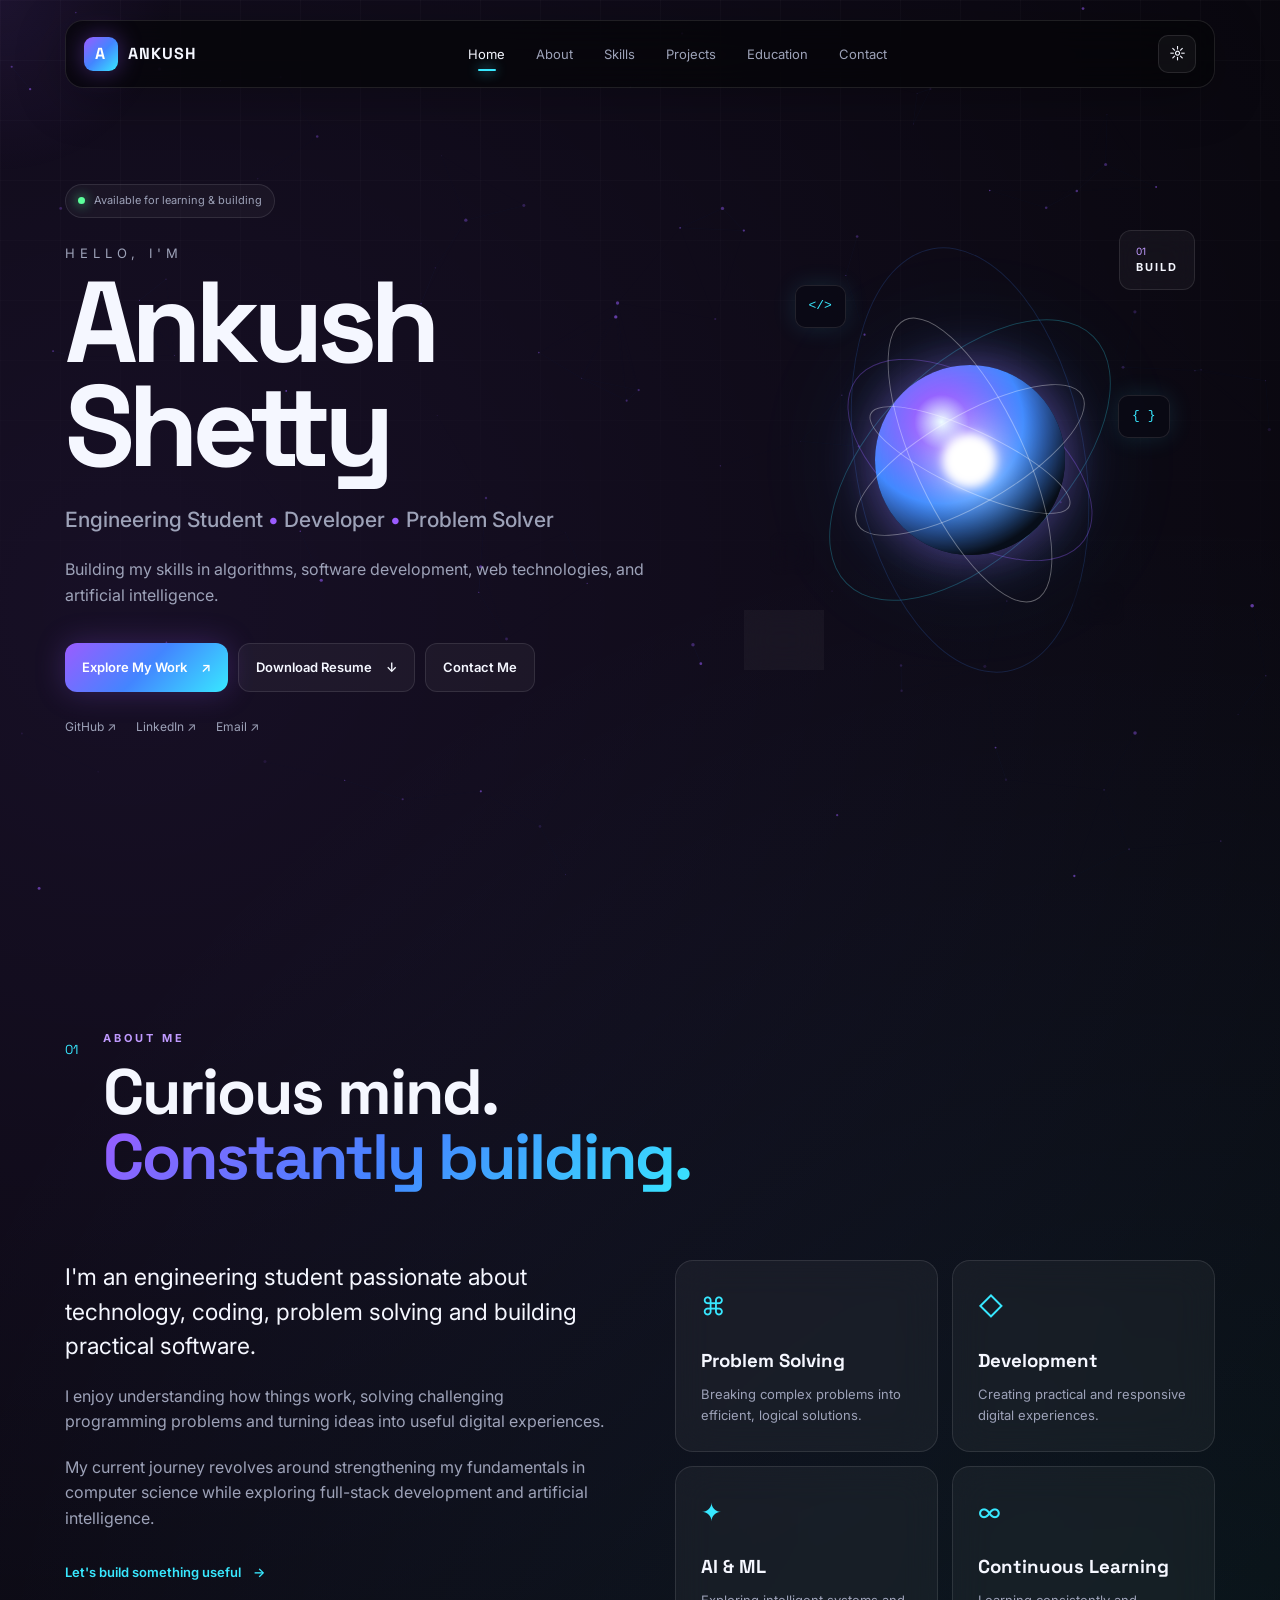
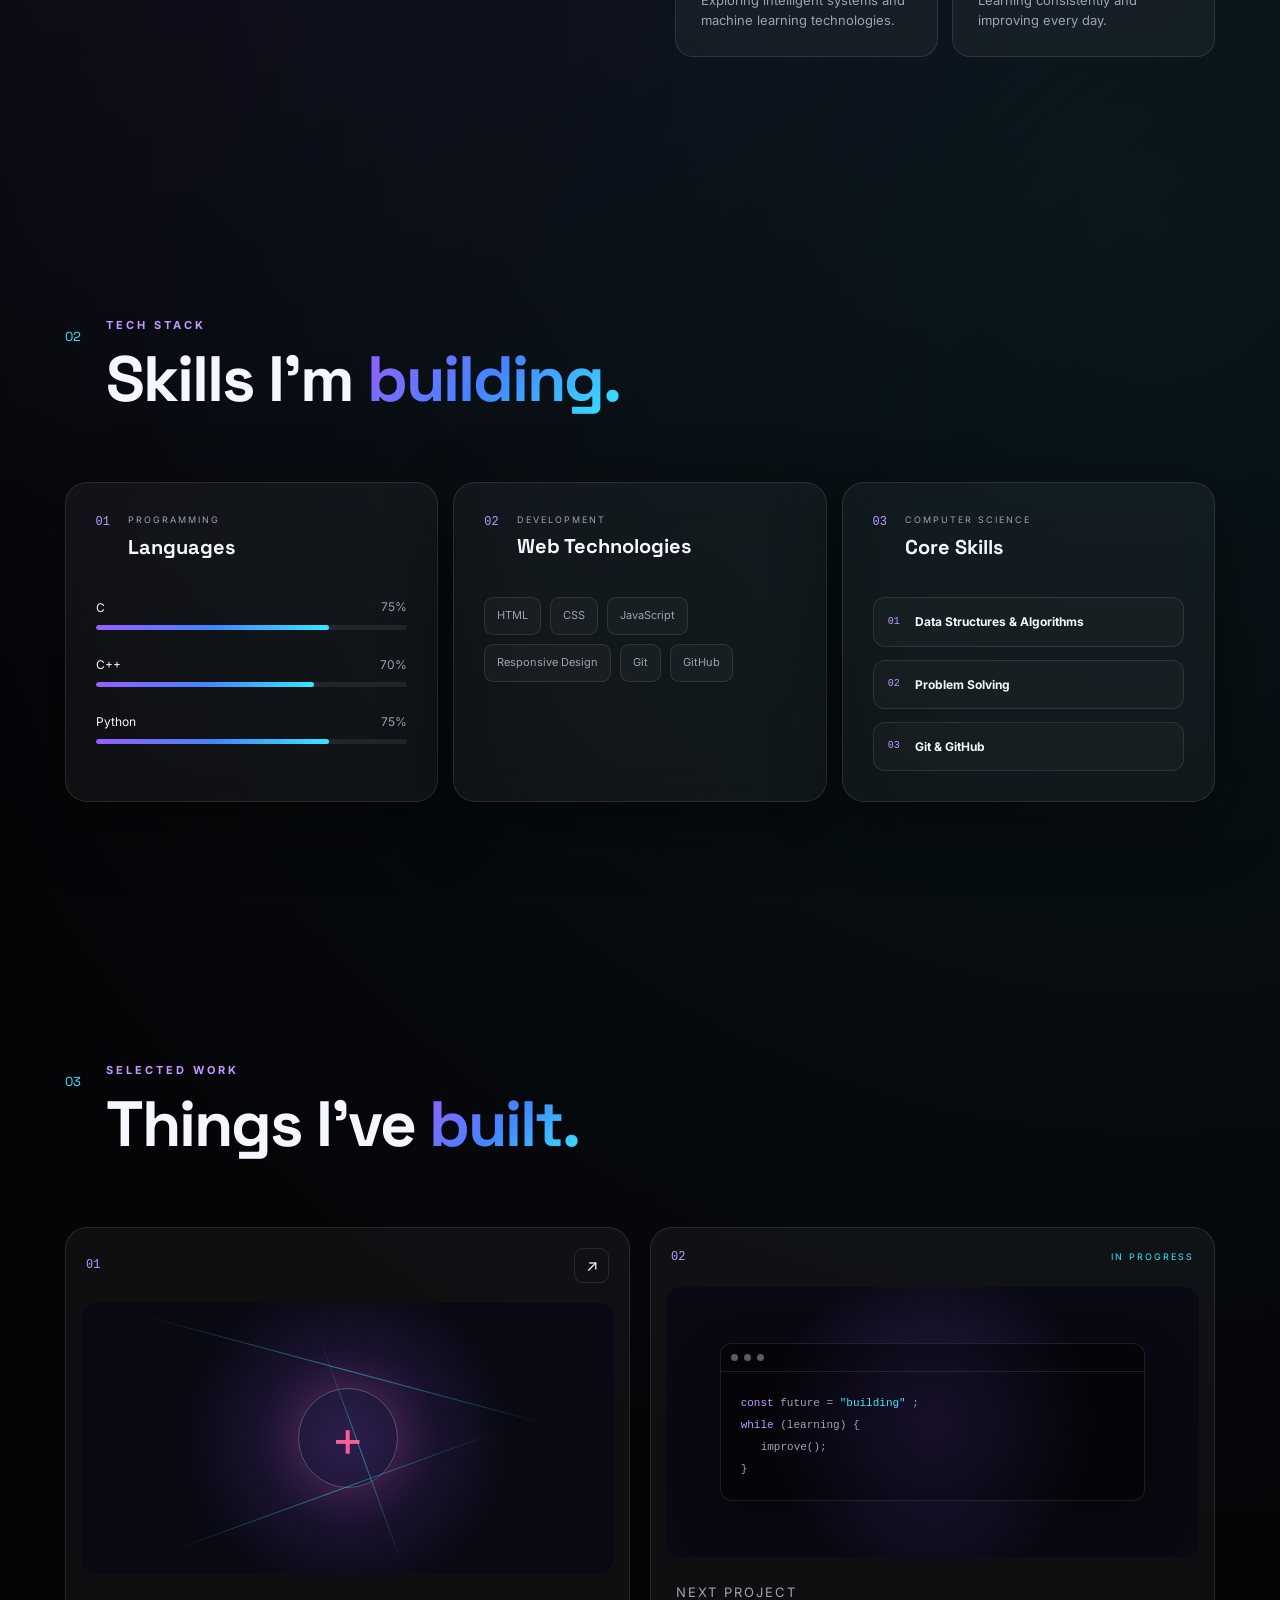
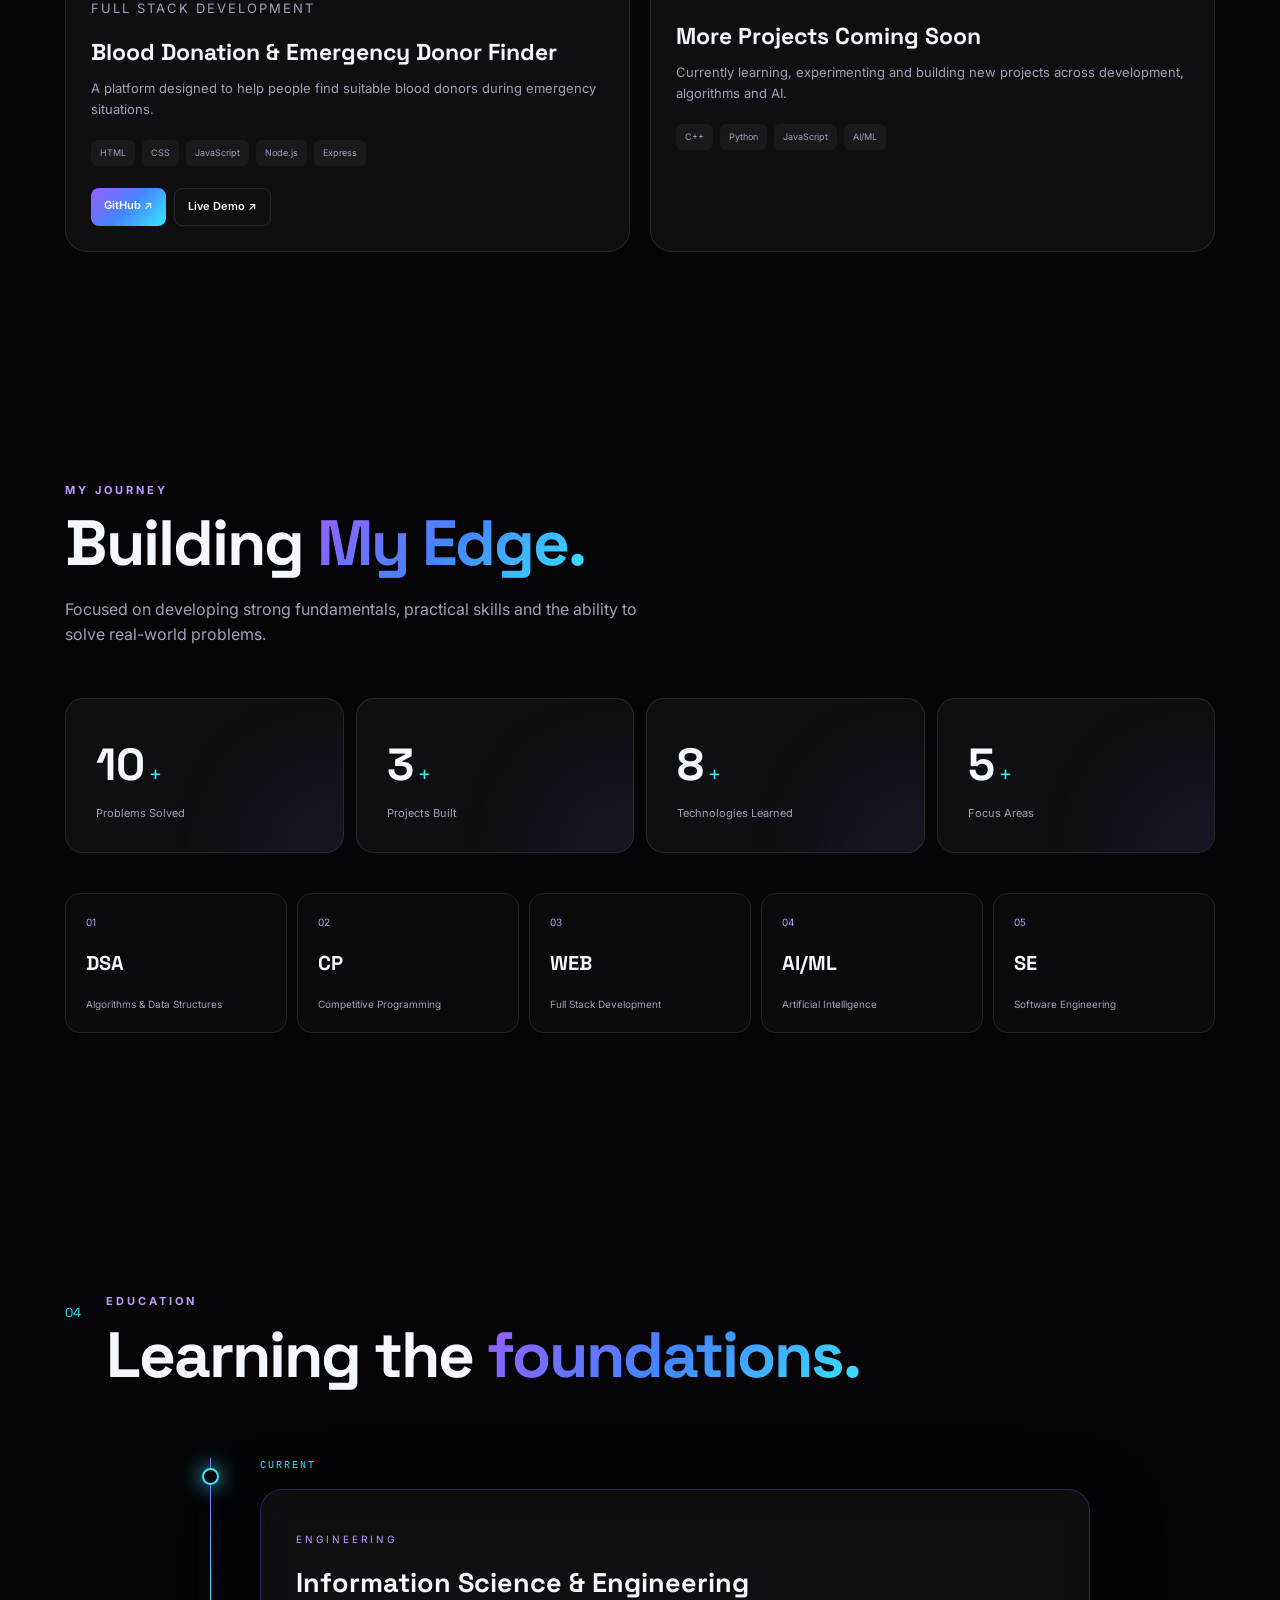
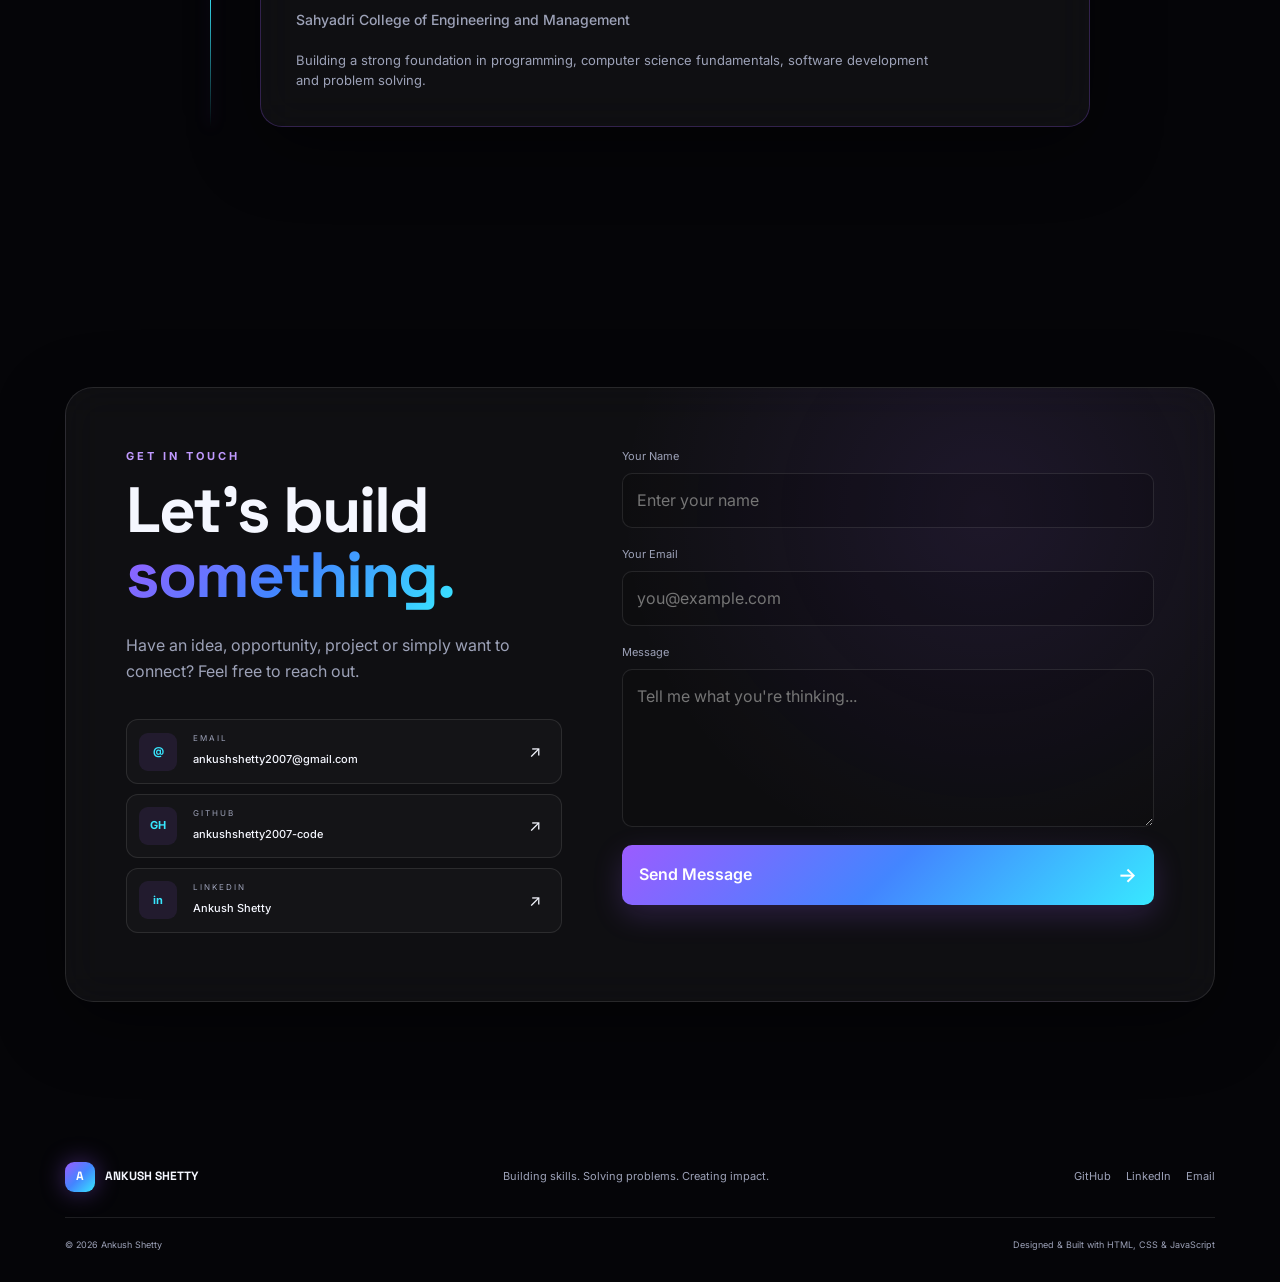
==== commit 11614c8b: "Portfolio Website" ====
--- a/DAY 2/index.html
+++ b/DAY 2/index.html
@@ -636,7 +636,7 @@
             <div class="stats-grid reveal">
 
                 <div class="stat-card">
-                    <span class="stat-number" data-target="100">0</span>
+                    <span class="stat-number" data-target="10">0</span>
                     <span class="stat-plus">+</span>
                     <p>Problems Solved</p>
                 </div>
